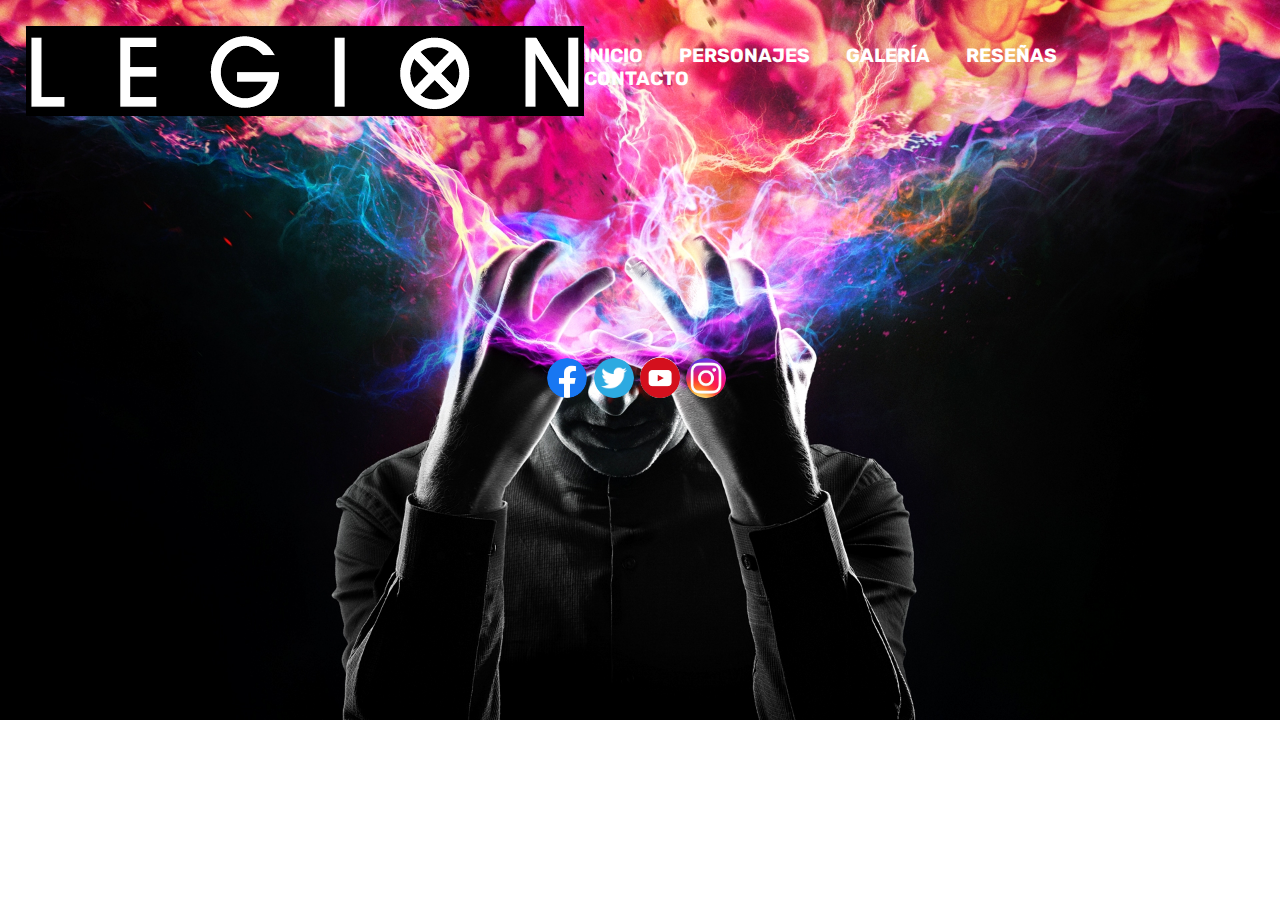
==== contacto.html @ bb172ef6 "Agregar Proyecto" ====
<!DOCTYPE html>
<html>
<head>
	<meta charset="utf-8">
	<meta name="viewport" content="width=device-width, initial-scale=1">
    <meta http-equiv="X-UA-Compatible" content="IE=edge">
    <link href="https://fonts.googleapis.com/css2?family=Rubik&display=swap" rel="stylesheet">
    <link rel="stylesheet" href="https://cdnjs.cloudflare.com/ajax/libs/font-awesome/4.7.0/css/font-awesome.min.css">
    <link rel="stylesheet" href="css/estilos.css">
    <link href="css/lightbox.css" rel="stylesheet" />
	<title>Proyecto: Legion</title>
</head>
<body>
	<header>
		<div>
            <img src="images/logo.png" alt="Logo Legion">
        </div>
        <a href="javascript:void(0);" class="icon" onclick="myFunction()"><i class="fa fa-bars"></i></a>
        <nav id="menu_bar" class="">
            <ul>
                <li><a href="index.html">Inicio</a></li>
                <li><a href="personajes.html">Personajes</a></li>
                <li><a href="galeria.html">Galería</a></li>
                <li><a href="resenas.html">Reseñas</a></li>
                <li><a href="contacto.html">Contacto</a></li>
            </ul>
        </nav>
    </header>
    <section>
        

            
        <article class="secundario">
            
        </article>

    </section>

    <footer>
        <img src="images/redes/facebook.png" alt="Facebook">
        <img src="images/redes/twitter.png" alt="Twitter">
        <img src="images/redes/youtube.png" alt="Youtube">
        <img src="images/redes/instagram.png" alt="Instagram">
    </footer>
  <script type="text/javascript">
        function myFunction() {
          var x = document.getElementById("menu_bar");
          if (x.className === "") {
            x.className += " responsive";
          } else {
            x.className = "";
          }
        }
    </script>
</body>
</html>
---- css/estilos.css ----
* {
	padding: 0px;
	margin: 0px;
	box-sizing: border-box;

}
body{
	background-image: url(../images/fondo_legion.jpg);
	background-size: cover;
	background-repeat: no-repeat;
	font-family: 'Rubik', sans-serif;
}
header{
	padding-top: 2%;
	padding-right: 7%;
	padding-bottom: 2%;
	padding-left: 2%;
	display: flex;
	justify-content: space-between;
}
nav ul{
	margin-top: 3%;
	padd: white;
}
nav ul li{
	display: inline-block;
}
nav ul li a{
	font-size: 1.2rem;
	padding-right: 2rem;
	text-transform: uppercase;

}
a{
	text-decoration: none;
	color: white;
	font-weight: 700;
}
.icon { display: none; }
section{
	max-width: 1300px;
	width: 90%;
	margin-left: auto;
	margin-right: auto;
}
.principal {
	width: 100%;
	height: 650px;
	background-color: #00362b;
	background-size: cover;
	background-repeat: no-repeat;
	display: flex;
	justify-content: center;
	align-items: center;
	color: #ffffff;

}
.principal div {
	margin: 5%;
}
.principal img{

	width: 20%;
	float: right ;
	margin: 5%;

}

.principal div h3{
	margin-top: 5%;
}


.secundario{
	margin-top: 5%;
	display: flex;
}
.secundario div{
	width: 33%;
	padding: 2%;
	text-align: center;
}
.secundario div a img{
	width: 100%;
	margin-bottom: 2rem;
}
h4{
	font-size: 1.5rem;
	text-transform: uppercase;
}
footer{
	display: flex;
	justify-content: center;
	align-items: center;
	height: 350px;
}
footer img{
	max-width: 2.5rem;
	width: 100%;
	height: auto;
	border-radius: 50%;
	margin-right: .5%;
}

@media (max-width: 480px) { 
header{
	align-items: center;
	justify-content: space-around;
	flex-wrap: wrap;
	background-color: #ffffff;
	position: sticky;
	top: 0;
	z-index: 1;
}
header div, header a {
	flex: 1 0 50%;
}
header nav {
	flex-basis: 100%;
}
.icon {
	display: block;
	padding-right: 0.6rem;
	text-align: right;
}
nav ul {
	display: none;
}
nav.responsive ul {
	display: block;
}
nav.responsive ul li {
	display: block;
	text-align: center;
	padding: 0.5rem;
}
nav.responsive ul li a {
	padding-right: 0;
}
section{
	max-width: 480px;
	width: 100%;
	margin-left: auto;
	margin-right: auto;
}
.principal{
	height: 250px;
	padding: 10%;
}
.secundario{
	margin-top: 1%;
	display: block;
}
.secundario div{
	width: 100%;
}
.secundario div a img{
	margin-bottom: 1rem;
}
h2{
	font-size: 1rem;
}
h3{
	font-size: 1rem;
}
h4{
	font-size: 1rem;
}
footer{
	height: 80px;
}
footer img{
	max-width: 1.5rem;
}
}
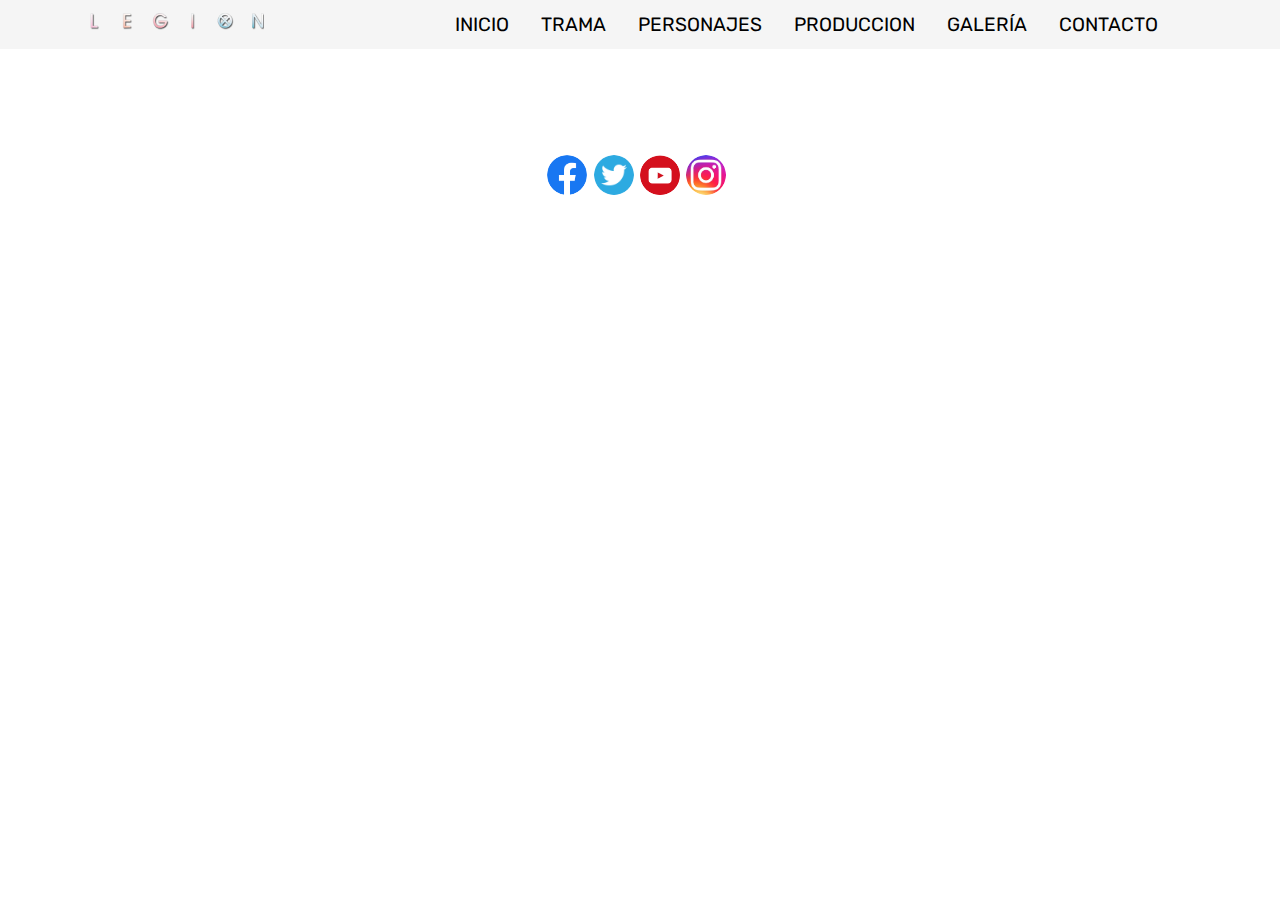
==== commit 6b148e92: "Add files via upload" ====
--- a/contacto.html
+++ b/contacto.html
@@ -1,56 +1,66 @@
-<!DOCTYPE html>
-<html>
-<head>
-	<meta charset="utf-8">
-	<meta name="viewport" content="width=device-width, initial-scale=1">
-    <meta http-equiv="X-UA-Compatible" content="IE=edge">
-    <link href="https://fonts.googleapis.com/css2?family=Rubik&display=swap" rel="stylesheet">
-    <link rel="stylesheet" href="https://cdnjs.cloudflare.com/ajax/libs/font-awesome/4.7.0/css/font-awesome.min.css">
-    <link rel="stylesheet" href="css/estilos.css">
-    <link href="css/lightbox.css" rel="stylesheet" />
-	<title>Proyecto: Legion</title>
-</head>
-<body>
-	<header>
-		<div>
-            <img src="images/logo.png" alt="Logo Legion">
-        </div>
-        <a href="javascript:void(0);" class="icon" onclick="myFunction()"><i class="fa fa-bars"></i></a>
-        <nav id="menu_bar" class="">
-            <ul>
-                <li><a href="index.html">Inicio</a></li>
-                <li><a href="personajes.html">Personajes</a></li>
-                <li><a href="galeria.html">Galería</a></li>
-                <li><a href="resenas.html">Reseñas</a></li>
-                <li><a href="contacto.html">Contacto</a></li>
-            </ul>
-        </nav>
-    </header>
-    <section>
-        
-
-            
-        <article class="secundario">
-            
-        </article>
-
-    </section>
-
-    <footer>
-        <img src="images/redes/facebook.png" alt="Facebook">
-        <img src="images/redes/twitter.png" alt="Twitter">
-        <img src="images/redes/youtube.png" alt="Youtube">
-        <img src="images/redes/instagram.png" alt="Instagram">
-    </footer>
-  <script type="text/javascript">
-        function myFunction() {
-          var x = document.getElementById("menu_bar");
-          if (x.className === "") {
-            x.className += " responsive";
-          } else {
-            x.className = "";
-          }
-        }
-    </script>
-</body>
-</html>
+<!DOCTYPE html>
+<html>
+<head>
+	<meta charset="utf-8">
+	<meta name="viewport" content="width=device-width, initial-scale=1">
+    <meta http-equiv="X-UA-Compatible" content="IE=edge">
+    <link href="https://fonts.googleapis.com/css2?family=Rubik&display=swap" rel="stylesheet">
+    <link rel="stylesheet" href="https://cdnjs.cloudflare.com/ajax/libs/font-awesome/4.7.0/css/font-awesome.min.css">
+    <link rel="stylesheet" href="css/estilos.css">
+    <link href="css/lightbox.css" rel="stylesheet" />
+	<title>Proyecto: Legion</title>
+</head>
+<body>
+    <header>
+        <a href="index.html">
+            <div>
+                <img src="images/logo.png" alt="Logo Legion">
+            </div>
+        </a>
+        <a href="javascript:void(0);" class="icon" onclick="myFunction()"><i class="fa fa-bars"></i></a>
+        <nav id="menu_bar" class="">
+            <ul id="menu">
+                <li class="menu"><a href="index.html">Inicio</a></li>
+                <li class="menu"><a href="trama.html">Trama</a></li>
+                <li class="menu">
+                    Personajes
+                    <ul id="submenu">
+                        <li><a href="davidhaller.html">-David</a></li>
+                        <li><a href="sydneybarrett.html">-Sydney</a></li>
+                        <li><a href="lennybusker.html">-Lenny</a></li>
+                        <li><a href="amahlfarouk.html">-Farouk</a></li>
+                        <li><a href="oliverbird.html">-Oliver</a></li>
+                        <li><a href="melaniebird.html">-Melanie</a></li>
+                        <li><a href="ptonomywallace.html">-Ptonomy</a></li>
+                        <li><a href="caryloudermilk.html">-Cary</a></li>
+                        <li><a href="kerryloudermilk.html">-Kerry</a></li>
+                    </ul>
+                </li>
+                <li class="menu"><a href="produccion.html">Produccion</a></li>
+                <li class="menu"><a href="galeria.html">Galería</a></li>
+                <li class="menu"><a href="contacto.html">Contacto</a></li>
+            </ul>
+        </nav>
+    </header>
+    <section>
+             
+    </section>
+    <footer>
+        <img src="images/redes/facebook.png" alt="Facebook">
+        <img src="images/redes/twitter.png" alt="Twitter">
+        <img src="images/redes/youtube.png" alt="Youtube">
+        <img src="images/redes/instagram.png" alt="Instagram">
+    </footer>
+  <script type="text/javascript">
+        function myFunction() {
+          var x = document.getElementById("menu_bar");
+          if (x.className === "") {
+            x.className += " responsive";
+          } else {
+            x.className = "";
+          }
+        }
+    </script>
+    
+</body>
+</html>--- a/css/estilos.css
+++ b/css/estilos.css
@@ -1,175 +1,390 @@
-* {
-	padding: 0px;
-	margin: 0px;
-	box-sizing: border-box;
-
-}
-body{
-	background-image: url(../images/fondo_legion.jpg);
-	background-size: cover;
-	background-repeat: no-repeat;
-	font-family: 'Rubik', sans-serif;
-}
-header{
-	padding-top: 2%;
-	padding-right: 7%;
-	padding-bottom: 2%;
-	padding-left: 2%;
-	display: flex;
-	justify-content: space-between;
-}
-nav ul{
-	margin-top: 3%;
-	padd: white;
-}
-nav ul li{
-	display: inline-block;
-}
-nav ul li a{
-	font-size: 1.2rem;
-	padding-right: 2rem;
-	text-transform: uppercase;
-
-}
-a{
-	text-decoration: none;
-	color: white;
-	font-weight: 700;
-}
-.icon { display: none; }
-section{
-	max-width: 1300px;
-	width: 90%;
-	margin-left: auto;
-	margin-right: auto;
-}
-.principal {
-	width: 100%;
-	height: 650px;
-	background-color: #00362b;
-	background-size: cover;
-	background-repeat: no-repeat;
-	display: flex;
-	justify-content: center;
-	align-items: center;
-	color: #ffffff;
-
-}
-.principal div {
-	margin: 5%;
-}
-.principal img{
-
-	width: 20%;
-	float: right ;
-	margin: 5%;
-
-}
-
-.principal div h3{
-	margin-top: 5%;
-}
-
-
-.secundario{
-	margin-top: 5%;
-	display: flex;
-}
-.secundario div{
-	width: 33%;
-	padding: 2%;
-	text-align: center;
-}
-.secundario div a img{
-	width: 100%;
-	margin-bottom: 2rem;
-}
-h4{
-	font-size: 1.5rem;
-	text-transform: uppercase;
-}
-footer{
-	display: flex;
-	justify-content: center;
-	align-items: center;
-	height: 350px;
-}
-footer img{
-	max-width: 2.5rem;
-	width: 100%;
-	height: auto;
-	border-radius: 50%;
-	margin-right: .5%;
-}
-
-@media (max-width: 480px) { 
-header{
-	align-items: center;
-	justify-content: space-around;
-	flex-wrap: wrap;
-	background-color: #ffffff;
-	position: sticky;
-	top: 0;
-	z-index: 1;
-}
-header div, header a {
-	flex: 1 0 50%;
-}
-header nav {
-	flex-basis: 100%;
-}
-.icon {
-	display: block;
-	padding-right: 0.6rem;
-	text-align: right;
-}
-nav ul {
-	display: none;
-}
-nav.responsive ul {
-	display: block;
-}
-nav.responsive ul li {
-	display: block;
-	text-align: center;
-	padding: 0.5rem;
-}
-nav.responsive ul li a {
-	padding-right: 0;
-}
-section{
-	max-width: 480px;
-	width: 100%;
-	margin-left: auto;
-	margin-right: auto;
-}
-.principal{
-	height: 250px;
-	padding: 10%;
-}
-.secundario{
-	margin-top: 1%;
-	display: block;
-}
-.secundario div{
-	width: 100%;
-}
-.secundario div a img{
-	margin-bottom: 1rem;
-}
-h2{
-	font-size: 1rem;
-}
-h3{
-	font-size: 1rem;
-}
-h4{
-	font-size: 1rem;
-}
-footer{
-	height: 80px;
-}
-footer img{
-	max-width: 1.5rem;
-}
+* {
+	padding: 0px;
+	margin: 0px;
+	box-sizing: border-box;
+}
+h1 {
+	font-size: 2.5em;
+	text-align:center;
+	padding-top: 20px;
+}
+h2 {font-size: 2.5em}
+h3 {
+	font-size: 2.5em;
+	text-align: center;
+}
+h4 {
+	font-size: 2em;
+	
+}
+
+body {
+	font-family: 'Rubik', sans-serif;
+}
+
+header {
+	padding-top: 1%;
+	padding-right: 7%;
+	padding-bottom: 1%;
+	padding-left: 7%;
+	display: flex;
+	justify-content: space-between;
+	background-color: rgb(245,245,245);
+	position: fixed;
+	width:100%;
+	z-index: 100;
+}
+
+header div{
+	padding-right: 15px; 
+}
+
+nav ul > li{
+	float: left;
+}
+
+nav ul li {
+	display: inline-block;
+}
+
+#submenu {
+	display: none;
+	
+}
+
+#submenu li{
+	padding-top: 3%;
+}
+
+li:hover > #submenu{
+	display: flex;
+	flex-direction: column;
+}
+
+.menu {
+	font-size: 1.2rem;
+	padding-right: 2rem;
+	text-transform: uppercase;
+}
+
+a {
+	text-decoration: none;
+	color: #000000;
+}
+
+header a:hover {
+	color: blueviolet;
+	text-decoration: underline;
+}
+
+header .menu:hover {
+	color: blueviolet;
+	text-decoration: underline;
+}
+
+.icon { display: none; }
+
+.principal {
+	
+	height: 90vh;
+	display: flex;
+	justify-content: center;
+	text-align: center;
+	align-items: center;
+	flex-direction: column;
+	background-image: linear-gradient( 
+		0deg, 
+		rgba(0,0,0,0.5), 
+		rgba(0,0,0,0.5) 
+	),
+		url(../images/fondoprincipal.jpg);
+	background-repeat: no-repeat;
+	background-size: cover;
+	background-position: center center;
+	color: white;
+	font-size: 3.5em;
+}
+
+.boton {
+	font-size: 1.25em;
+	font-weight: bold;
+	padding: 10px 30px;
+	border-radius: 5px;
+	border: 2px solid rgba(0,0,0,0.3);
+	box-shadow: 2px 2px 10px rgba(0,0,0,0.5);
+	color: white;
+	background-color: blueviolet;
+	margin: 15px;
+}
+
+.boton:hover {
+	background-color: rgb(101, 33, 165);
+}
+
+#davidinicio {
+	background-image: 
+		linear-gradient( 
+			0deg, 
+			rgba(0,0,0,0.5), 
+			rgba(0,0,0,0.5) 
+		), 
+		url(../images/davidfondo.jpg);
+}
+
+.container {
+	text-align: center;
+	padding: 100px 12px;
+	display: flex;
+	justify-content: space-evenly;
+	margin-top: 5%;
+}
+
+.img-container {
+	background-image: url(../images/poster_legion.png);
+	background-size: cover;
+	background-position: center center;
+	height: 600px;
+	width: 500px;
+	align-items: center;
+	padding-right: 15px;
+}
+
+.texto {
+	width: 50%;
+	max-width: 1000px;
+	min-width: 300px;
+	text-align: initial;
+	
+	display: flex;
+	flex-direction: column;
+	justify-content: center;
+	font-size: 1.5em;
+	align-items: center;
+	
+}
+
+#resumen .img-container {
+	background-image: 
+		url(../images/legiontrama.jpg);
+
+}
+
+#trama #impar .img-container {
+	background-image: 
+		url(../images/legiontrama2.jpg);
+}
+
+#david #impar .img-container {
+	background-image: 
+		url(../images/danstevens.jpg);
+}
+
+.secundario {
+	margin-top: 5%;
+	display: flex;
+	padding: 5%;
+	flex-direction: column;
+}
+
+.secundario div{
+	display: flex;
+}
+
+.secundario div a img{
+	height: 33vh;
+	margin-bottom: 1rem;
+	margin-right: 1rem;
+}
+.container2 {
+	display: flex;
+	flex-direction: column;
+	align-items: center;
+	margin-top: 5%;
+}
+
+#personajes {
+	background-color: rgb(30,30,30);
+}
+#personajes .texto{
+	color:white;
+}
+.personajes {
+	margin-top: 3%;
+	display: flex;
+}
+
+.personajes div a{
+	margin:1rem;
+	width: 28vh;
+	border-radius: 5px;
+    border: 2px solid rgba(0,0,0,0.3);
+    box-shadow: 2px 2px 10px rgba(0,0,0,0.5);
+    color: white;
+    background-color: rgba(64, 19, 255, 0.8);
+}
+
+.personajes div a:hover {
+	background-color: rgba(22, 1, 116, 0.8);
+}
+.personajes div a img {
+	width: 100%;
+}
+
+.personajes div {
+	padding: 2%;
+	display: flex;
+	flex-wrap: wrap;
+	justify-content:center;
+
+}
+
+#impar {
+	background-color: rgb(30,30,30);
+}
+
+#impar .texto {
+	color: white;
+}
+
+
+footer{
+	display: flex;
+	justify-content: center;
+	align-items: center;
+	height: 350px;
+}
+
+footer img{
+	max-width: 2.5rem;
+	width: 100%;
+	height: auto;
+	border-radius: 50%;
+	margin-right: .5%;
+}
+
+@media (max-width: 1050px){
+	header {
+		align-items: center;
+		justify-content: space-around;
+		flex-wrap: wrap;
+		background-color: #ffffff;
+		position: sticky;
+		top: 0;
+		z-index: 1;
+	}
+
+		header header a {
+			flex: 1 0 50%;
+		}
+
+		header nav {
+			flex-basis: 100%;
+		}
+
+	.icon {
+		display: block;
+		padding-right: 0.6rem;
+		text-align: right;
+	}
+
+	nav ul {
+		display: none;
+	}
+
+	nav.responsive #menu {
+		display: flex;
+		flex-direction: column;
+	}
+
+	nav.responsive ul li {
+		display: block;
+		text-align: center;
+		padding: 0.5rem;
+	}
+
+		nav.responsive ul li a {
+			padding-right: 0;
+		}
+	.img-container {
+		background-image: none;
+		height: 0px;
+		width: 0px;
+	}
+
+	.texto {
+		width: 100%;
+		text-align: center;
+		padding-left: 0px;
+		display: flex;
+		flex-direction: column;
+		justify-content: center;
+	}
+
+	h3{
+		font-size: 1.5em;
+	}
+	#trama .texto{
+		font-size: 1.33em;
+	}
+}
+@media (max-width: 480px) {
+	
+	section {
+		max-width: 480px;
+		width: 100%;
+		margin-left: auto;
+		margin-right: auto;
+	}
+
+	.principal {
+		height: 250px;
+		padding: 10%;
+		font-size: 2em;
+	}
+
+	.principal div img{
+		display: none;
+	}
+
+
+
+	.secundario {
+		margin-top: 1%;
+		display: block;
+		padding:0;
+		padding-top:2%;
+	}
+
+		.secundario div {
+			width: 100%;
+			text-align: center;
+		}
+
+			.secundario div a img {
+				width: 15vh;
+				height: 15vh;
+				margin: 0.3rem;
+			}
+	
+
+		.personajes div {
+			justify-content:center;
+			width: 100%;
+		}
+
+			.personajes div a {
+				width: 15vh;			
+			}
+			h4{
+				font-size: 1rem;
+			}
+
+	footer {
+		height: 80px;
+	}
+
+		footer img {
+			max-width: 1.5rem;
+		}
+	
 }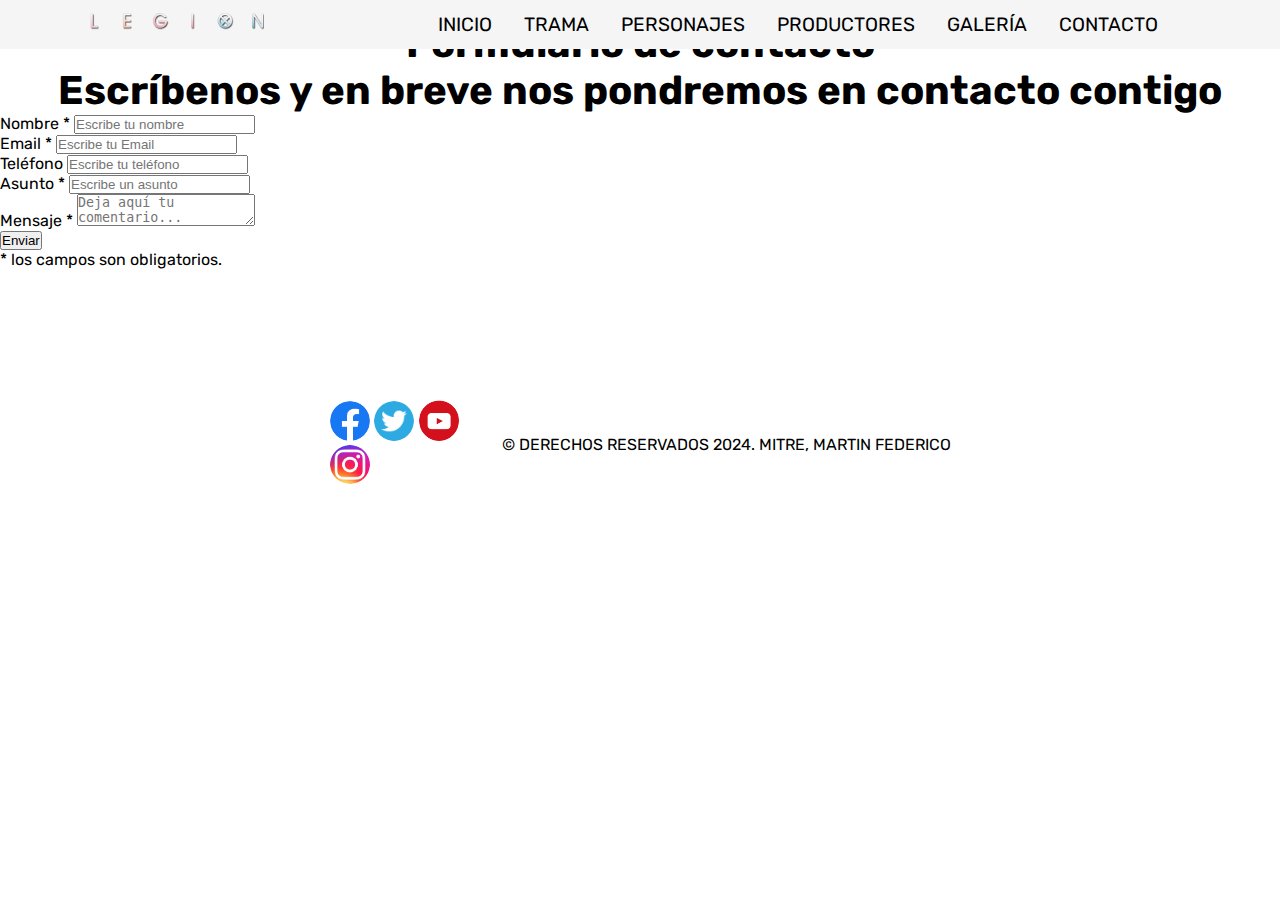
==== commit 2dbc5b9a: "Add files via upload" ====
--- a/contacto.html
+++ b/contacto.html
@@ -1,16 +1,16 @@
 <!DOCTYPE html>
-<html>
+<html lang="es">
 <head>
-	<meta charset="utf-8">
-	<meta name="viewport" content="width=device-width, initial-scale=1">
+    <meta charset="utf-8">
+    <meta name="viewport" content="width=device-width, initial-scale=1">
     <meta http-equiv="X-UA-Compatible" content="IE=edge">
     <link href="https://fonts.googleapis.com/css2?family=Rubik&display=swap" rel="stylesheet">
     <link rel="stylesheet" href="https://cdnjs.cloudflare.com/ajax/libs/font-awesome/4.7.0/css/font-awesome.min.css">
     <link rel="stylesheet" href="css/estilos.css">
     <link href="css/lightbox.css" rel="stylesheet" />
-	<title>Proyecto: Legion</title>
+    <title>Proyecto: Legion</title>
 </head>
-<body>
+<body id="form">
     <header>
         <a href="index.html">
             <div>
@@ -22,7 +22,7 @@
             <ul id="menu">
                 <li class="menu"><a href="index.html">Inicio</a></li>
                 <li class="menu"><a href="trama.html">Trama</a></li>
-                <li class="menu">
+                <li class="menu" style="">
                     Personajes
                     <ul id="submenu">
                         <li><a href="davidhaller.html">-David</a></li>
@@ -36,31 +36,99 @@
                         <li><a href="kerryloudermilk.html">-Kerry</a></li>
                     </ul>
                 </li>
-                <li class="menu"><a href="produccion.html">Produccion</a></li>
+                <li class="menu"><a href="productores.html">Productores</a></li>
                 <li class="menu"><a href="galeria.html">Galería</a></li>
-                <li class="menu"><a href="contacto.html">Contacto</a></li>
+                <li class="menu"><a class="activo" href="contacto.html">Contacto</a></li>
             </ul>
         </nav>
     </header>
-    <section>
-             
+    <section class="contact_form">
+        
+
+            <div class="formulario">
+                <h1>Formulario de contacto</h1>
+                <h3>Escríbenos y en breve nos pondremos en contacto contigo</h3>
+
+
+                <form action="submeter-formulario.php" method="post">
+
+
+                    <p>
+                        <label for="nombre" class="colocar_nombre">
+                            Nombre
+                            <span class="obligatorio">*</span>
+                        </label>
+                        <input type="text" name="introducir_nombre" id="nombre" placeholder="Escribe tu nombre">
+                    </p>
+
+                    <p>
+                        <label for="email" class="colocar_email">
+                            Email
+                            <span class="obligatorio">*</span>
+                        </label>
+                        <input type="email" name="introducir_email" id="email" placeholder="Escribe tu Email">
+                    </p>
+
+                    <p>
+                        <label for="telefone" class="colocar_telefono">
+                            Teléfono
+                        </label>
+                        <input type="tel" name="introducir_telefono" id="telefono" placeholder="Escribe tu teléfono">
+                    </p>
+
+                   
+
+                    <p>
+                        <label for="asunto" class="colocar_asunto">
+                            Asunto
+                            <span class="obligatorio">*</span>
+                        </label>
+                        <input type="text" name="introducir_asunto" id="assunto" placeholder="Escribe un asunto">
+                    </p>
+
+                    <p>
+                        <label for="mensaje" class="colocar_mensaje">
+                            Mensaje
+                            <span class="obligatorio">*</span>
+                        </label>
+                        <textarea name="introducir_mensaje" class="texto_mensaje" id="mensaje" placeholder="Deja aquí tu comentario..."></textarea>
+                    </p>
+
+                    <button type="submit" name="enviar_formulario" id="enviar"><p>Enviar</p></button>
+
+                    <p class="aviso">
+                        <span class="obligatorio"> * </span>los campos son obligatorios.
+                    </p>
+
+                </form>
+            </div>
+      
+
+
+
+
     </section>
-    <footer>
+<footer>
+    <div>
         <img src="images/redes/facebook.png" alt="Facebook">
         <img src="images/redes/twitter.png" alt="Twitter">
         <img src="images/redes/youtube.png" alt="Youtube">
         <img src="images/redes/instagram.png" alt="Instagram">
-    </footer>
-  <script type="text/javascript">
-        function myFunction() {
-          var x = document.getElementById("menu_bar");
-          if (x.className === "") {
+    </div>
+    <div class="derechos">
+        <p>&copy; DERECHOS RESERVADOS 2024. MITRE, MARTIN FEDERICO</p>
+    </div>
+</footer>
+<script type="text/javascript">
+    function myFunction() {
+        var x = document.getElementById("menu_bar");
+        if (x.className === "") {
             x.className += " responsive";
-          } else {
+        } else {
             x.className = "";
-          }
         }
-    </script>
-    
+    }
+</script>
+
 </body>
 </html>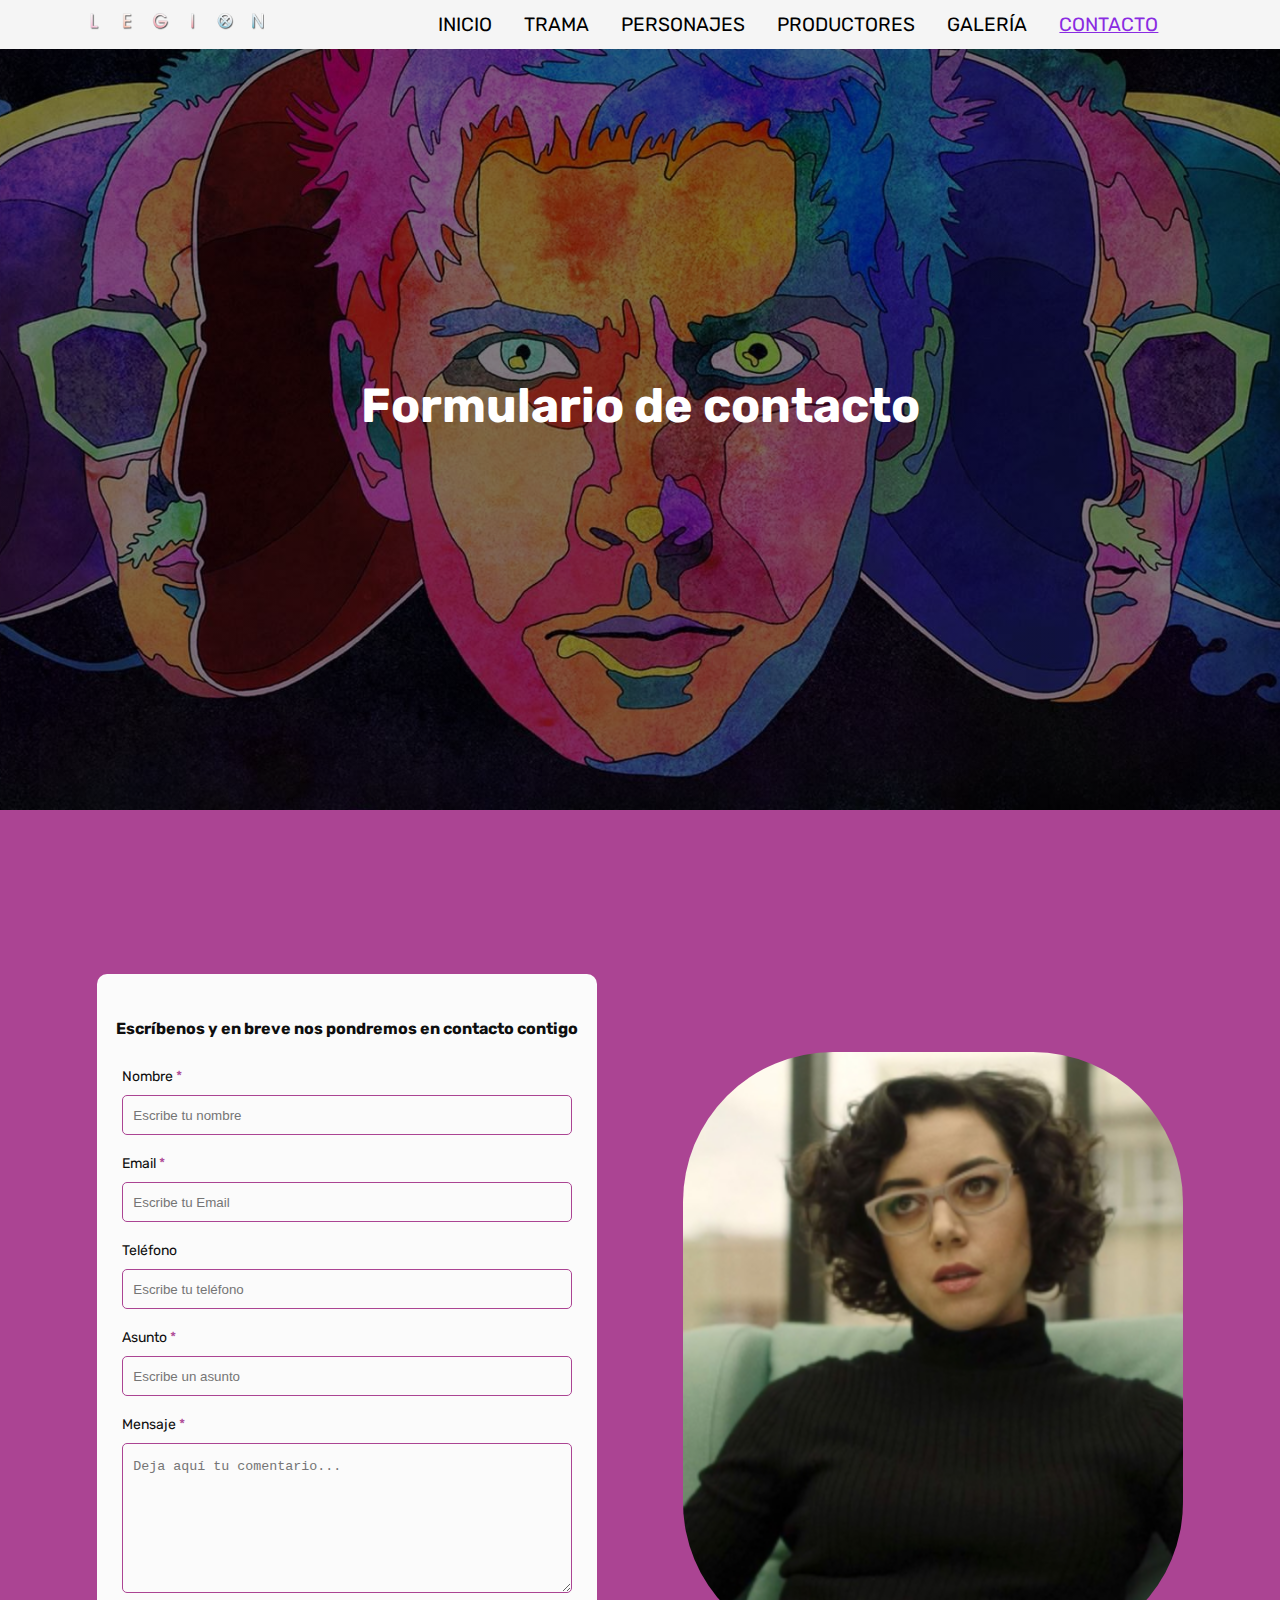
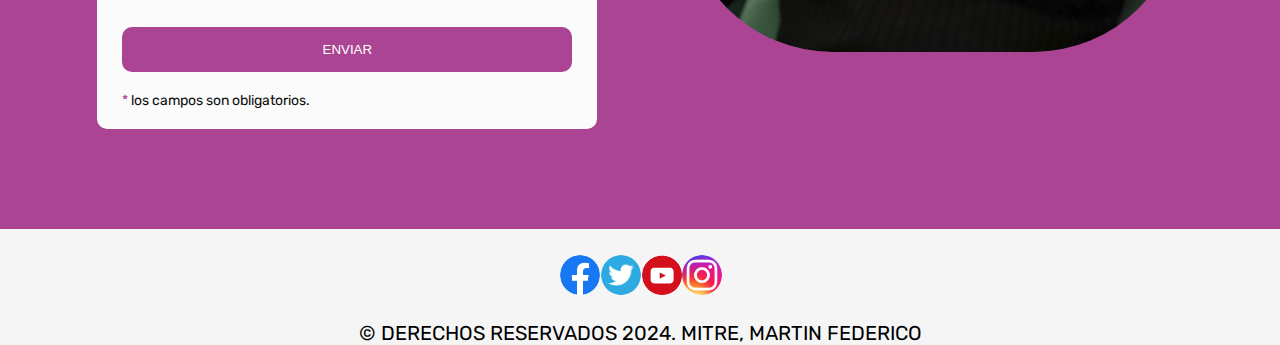
==== commit 70bb79b7: "imagenes y varios" ====
--- a/contacto.html
+++ b/contacto.html
@@ -42,23 +42,22 @@
             </ul>
         </nav>
     </header>
-    <section class="contact_form">
-        
-
+    <section id="form">
+        <article class="principal">
+            <div>
+                <h1>Formulario de contacto</h1>
+            </div>
+        </article>
+        <article class="container">
             <div class="formulario">
-                <h1>Formulario de contacto</h1>
-                <h3>Escríbenos y en breve nos pondremos en contacto contigo</h3>
-
-
-                <form action="submeter-formulario.php" method="post">
-
-
+                <h2>Escríbenos y en breve nos pondremos en contacto contigo</h2>
+                <form action="#" method="get">
                     <p>
                         <label for="nombre" class="colocar_nombre">
                             Nombre
                             <span class="obligatorio">*</span>
                         </label>
-                        <input type="text" name="introducir_nombre" id="nombre" placeholder="Escribe tu nombre">
+                        <input type="text" name="introducir_nombre" id="nombre" placeholder="Escribe tu nombre" required>
                     </p>
 
                     <p>
@@ -66,47 +65,36 @@
                             Email
                             <span class="obligatorio">*</span>
                         </label>
-                        <input type="email" name="introducir_email" id="email" placeholder="Escribe tu Email">
+                        <input type="email" name="introducir_email" id="email" placeholder="Escribe tu Email" required>
                     </p>
-
                     <p>
-                        <label for="telefone" class="colocar_telefono">
+                        <label for="telefono" class="colocar_telefono">
                             Teléfono
                         </label>
-                        <input type="tel" name="introducir_telefono" id="telefono" placeholder="Escribe tu teléfono">
+                        <input type="tel" name="introducir_telefono" id="telefono" placeholder="Escribe tu teléfono" >
                     </p>
-
-                   
-
                     <p>
                         <label for="asunto" class="colocar_asunto">
                             Asunto
                             <span class="obligatorio">*</span>
                         </label>
-                        <input type="text" name="introducir_asunto" id="assunto" placeholder="Escribe un asunto">
+                        <input type="text" name="introducir_asunto" id="assunto" placeholder="Escribe un asunto" required>
                     </p>
-
                     <p>
                         <label for="mensaje" class="colocar_mensaje">
                             Mensaje
                             <span class="obligatorio">*</span>
                         </label>
-                        <textarea name="introducir_mensaje" class="texto_mensaje" id="mensaje" placeholder="Deja aquí tu comentario..."></textarea>
+                        <textarea name="introducir_mensaje" class="texto_mensaje" id="mensaje" placeholder="Deja aquí tu comentario..." required ></textarea>
                     </p>
-
-                    <button type="submit" name="enviar_formulario" id="enviar"><p>Enviar</p></button>
-
+                    <button>Enviar</button>
                     <p class="aviso">
                         <span class="obligatorio"> * </span>los campos son obligatorios.
                     </p>
-
                 </form>
             </div>
-      
-
-
-
-
+            <div class="img-container"></div>
+        </article>
     </section>
 <footer>
     <div>
--- a/css/estilos.css
+++ b/css/estilos.css
@@ -1,390 +1,542 @@
-* {
-	padding: 0px;
-	margin: 0px;
-	box-sizing: border-box;
-}
-h1 {
-	font-size: 2.5em;
-	text-align:center;
-	padding-top: 20px;
-}
-h2 {font-size: 2.5em}
-h3 {
-	font-size: 2.5em;
-	text-align: center;
-}
-h4 {
-	font-size: 2em;
-	
-}
-
-body {
-	font-family: 'Rubik', sans-serif;
-}
-
-header {
-	padding-top: 1%;
-	padding-right: 7%;
-	padding-bottom: 1%;
-	padding-left: 7%;
-	display: flex;
-	justify-content: space-between;
-	background-color: rgb(245,245,245);
-	position: fixed;
-	width:100%;
-	z-index: 100;
-}
-
-header div{
-	padding-right: 15px; 
-}
-
-nav ul > li{
-	float: left;
-}
-
-nav ul li {
-	display: inline-block;
-}
-
-#submenu {
-	display: none;
-	
-}
-
-#submenu li{
-	padding-top: 3%;
-}
-
-li:hover > #submenu{
-	display: flex;
-	flex-direction: column;
-}
-
-.menu {
-	font-size: 1.2rem;
-	padding-right: 2rem;
-	text-transform: uppercase;
-}
-
-a {
-	text-decoration: none;
-	color: #000000;
-}
-
-header a:hover {
-	color: blueviolet;
-	text-decoration: underline;
-}
-
-header .menu:hover {
-	color: blueviolet;
-	text-decoration: underline;
-}
-
-.icon { display: none; }
-
-.principal {
-	
-	height: 90vh;
-	display: flex;
-	justify-content: center;
-	text-align: center;
-	align-items: center;
-	flex-direction: column;
-	background-image: linear-gradient( 
-		0deg, 
-		rgba(0,0,0,0.5), 
-		rgba(0,0,0,0.5) 
-	),
-		url(../images/fondoprincipal.jpg);
-	background-repeat: no-repeat;
-	background-size: cover;
-	background-position: center center;
-	color: white;
-	font-size: 3.5em;
-}
-
-.boton {
-	font-size: 1.25em;
-	font-weight: bold;
-	padding: 10px 30px;
-	border-radius: 5px;
-	border: 2px solid rgba(0,0,0,0.3);
-	box-shadow: 2px 2px 10px rgba(0,0,0,0.5);
-	color: white;
-	background-color: blueviolet;
-	margin: 15px;
-}
-
-.boton:hover {
-	background-color: rgb(101, 33, 165);
-}
-
-#davidinicio {
-	background-image: 
-		linear-gradient( 
-			0deg, 
-			rgba(0,0,0,0.5), 
-			rgba(0,0,0,0.5) 
-		), 
-		url(../images/davidfondo.jpg);
-}
-
-.container {
-	text-align: center;
-	padding: 100px 12px;
-	display: flex;
-	justify-content: space-evenly;
-	margin-top: 5%;
-}
-
-.img-container {
-	background-image: url(../images/poster_legion.png);
-	background-size: cover;
-	background-position: center center;
-	height: 600px;
-	width: 500px;
-	align-items: center;
-	padding-right: 15px;
-}
-
-.texto {
-	width: 50%;
-	max-width: 1000px;
-	min-width: 300px;
-	text-align: initial;
-	
-	display: flex;
-	flex-direction: column;
-	justify-content: center;
-	font-size: 1.5em;
-	align-items: center;
-	
-}
-
-#resumen .img-container {
-	background-image: 
-		url(../images/legiontrama.jpg);
-
-}
-
-#trama #impar .img-container {
-	background-image: 
-		url(../images/legiontrama2.jpg);
-}
-
-#david #impar .img-container {
-	background-image: 
-		url(../images/danstevens.jpg);
-}
-
-.secundario {
-	margin-top: 5%;
-	display: flex;
-	padding: 5%;
-	flex-direction: column;
-}
-
-.secundario div{
-	display: flex;
-}
-
-.secundario div a img{
-	height: 33vh;
-	margin-bottom: 1rem;
-	margin-right: 1rem;
-}
-.container2 {
-	display: flex;
-	flex-direction: column;
-	align-items: center;
-	margin-top: 5%;
-}
-
-#personajes {
-	background-color: rgb(30,30,30);
-}
-#personajes .texto{
-	color:white;
-}
-.personajes {
-	margin-top: 3%;
-	display: flex;
-}
-
-.personajes div a{
-	margin:1rem;
-	width: 28vh;
-	border-radius: 5px;
-    border: 2px solid rgba(0,0,0,0.3);
-    box-shadow: 2px 2px 10px rgba(0,0,0,0.5);
-    color: white;
-    background-color: rgba(64, 19, 255, 0.8);
-}
-
-.personajes div a:hover {
-	background-color: rgba(22, 1, 116, 0.8);
-}
-.personajes div a img {
-	width: 100%;
-}
-
-.personajes div {
-	padding: 2%;
-	display: flex;
-	flex-wrap: wrap;
-	justify-content:center;
-
-}
-
-#impar {
-	background-color: rgb(30,30,30);
-}
-
-#impar .texto {
-	color: white;
-}
-
-
-footer{
-	display: flex;
-	justify-content: center;
-	align-items: center;
-	height: 350px;
-}
-
-footer img{
-	max-width: 2.5rem;
-	width: 100%;
-	height: auto;
-	border-radius: 50%;
-	margin-right: .5%;
-}
-
-@media (max-width: 1050px){
-	header {
-		align-items: center;
-		justify-content: space-around;
-		flex-wrap: wrap;
-		background-color: #ffffff;
-		position: sticky;
-		top: 0;
-		z-index: 1;
-	}
-
-		header header a {
-			flex: 1 0 50%;
-		}
-
-		header nav {
-			flex-basis: 100%;
-		}
-
-	.icon {
-		display: block;
-		padding-right: 0.6rem;
-		text-align: right;
-	}
-
-	nav ul {
-		display: none;
-	}
-
-	nav.responsive #menu {
-		display: flex;
-		flex-direction: column;
-	}
-
-	nav.responsive ul li {
-		display: block;
-		text-align: center;
-		padding: 0.5rem;
-	}
-
-		nav.responsive ul li a {
-			padding-right: 0;
-		}
-	.img-container {
-		background-image: none;
-		height: 0px;
-		width: 0px;
-	}
-
-	.texto {
-		width: 100%;
-		text-align: center;
-		padding-left: 0px;
-		display: flex;
-		flex-direction: column;
-		justify-content: center;
-	}
-
-	h3{
-		font-size: 1.5em;
-	}
-	#trama .texto{
-		font-size: 1.33em;
-	}
-}
-@media (max-width: 480px) {
-	
-	section {
-		max-width: 480px;
-		width: 100%;
-		margin-left: auto;
-		margin-right: auto;
-	}
-
-	.principal {
-		height: 250px;
-		padding: 10%;
-		font-size: 2em;
-	}
-
-	.principal div img{
-		display: none;
-	}
-
-
-
-	.secundario {
-		margin-top: 1%;
-		display: block;
-		padding:0;
-		padding-top:2%;
-	}
-
-		.secundario div {
-			width: 100%;
-			text-align: center;
-		}
-
-			.secundario div a img {
-				width: 15vh;
-				height: 15vh;
-				margin: 0.3rem;
-			}
-	
-
-		.personajes div {
-			justify-content:center;
-			width: 100%;
-		}
-
-			.personajes div a {
-				width: 15vh;			
-			}
-			h4{
-				font-size: 1rem;
-			}
-
-	footer {
-		height: 80px;
-	}
-
-		footer img {
-			max-width: 1.5rem;
-		}
-	
+* {
+	padding: 0px;
+	margin: 0px;
+	box-sizing: border-box;
+}
+p {
+	font-size: 1.25em;
+	
+}
+h1 {
+	font-size: 3em;
+	text-align:center;
+	padding: 20px;
+}
+h2 {
+	font-size: 2.5em;
+	padding: 15px;
+}
+h3 {
+	font-size: 2.5em;
+	text-align: center;
+	padding: 15px;
+}
+h4 {
+	font-size: 2em;
+	padding: 15px;
+}
+
+body {
+	font-family: 'Rubik', sans-serif;
+}
+
+#form {
+	background-color: #ab4493;
+}
+
+form{
+	width: 90%;
+}
+
+.formulario {
+	width: 500px;
+	height: auto;
+	border-radius: 10px;
+	padding-top: 30px;
+	padding-bottom: 20px;
+	background-color: #fbfbfb;
+	display: flex;
+	align-items: center;
+	flex-direction: column;
+}
+
+input {
+	background-color: #fbfbfb;
+	width: 100%;
+	height: 40px;
+	border-radius: 5px;
+	border-style: solid;
+	border-width: 1px;
+	border-color: #ab4493;
+	margin-top: 10px;
+	padding-left: 10px;
+	margin-bottom: 20px;
+}
+
+	input:invalid textarea:invalid {
+		border: 2px dashed red;
+	}
+	
+	input:valid textarea:valid{
+		border: 2px solid black;
+	}
+
+
+textarea {
+	background-color: #fbfbfb;
+	width: 100%;
+	height: 150px;
+	border-radius: 5px;
+	border-style: solid;
+	border-width: 1px;
+	border-color: #ab4493;
+	margin-top: 10px;
+	padding-left: 10px;
+	margin-bottom: 20px;
+	padding-top: 15px;
+}
+
+
+label {
+	display: block;
+}
+
+
+button {
+	height: 45px;
+	padding-left: 5px;
+	padding-right: 5px;
+	margin-bottom: 20px;
+	margin-top: 10px;
+	text-transform: uppercase;
+	background-color: #ab4493;
+	border-color: #ab4493;
+	border-style: solid;
+	border-radius: 10px;
+	width: 100%;
+	cursor: pointer;
+	transition: all .3s;
+	color: white;
+}
+
+#form span {
+	color: #ab4493;
+}
+
+.aviso {
+	font-size: 13px;
+	color: #0e0e0e;
+}
+
+
+.formulario h1 {
+	text-align: center;
+	color: #ab4493;
+}
+
+
+.formulario h2 {
+	font-size: 16px;
+	padding-bottom: 30px;
+	color: #0e0e0e;
+}
+
+
+.formulario p {
+	font-size: 14px;
+	color: #0e0e0e;
+}
+
+.formulario input:focus {
+	outline: 0;
+	border: 1px solid #97d848;
+}
+
+
+.formulario textarea:focus {
+	outline: 0;
+	border: 1px solid #97d848;
+}
+
+#form .container .img-container {
+	background-image: url(../images/contactos_ima.jpg);
+	border-radius: 150px;
+
+}
+
+header {
+	padding-top: 1%;
+	padding-right: 7%;
+	padding-bottom: 1%;
+	padding-left: 7%;
+	display: flex;
+	justify-content: space-between;
+	background-color: rgb(245,245,245);
+	position: fixed;
+	width:100%;
+	z-index: 100;
+}
+
+header div{
+	padding-right: 15px; 
+}
+
+nav ul > li{
+	float: left;
+}
+
+nav ul li {
+	display: inline-block;
+}
+
+#submenu {
+	display: none;
+	
+}
+
+#submenu li{
+	padding-top: 3%;
+}
+
+li:hover > #submenu{
+	display: flex;
+	flex-direction: column;
+}
+
+.menu {
+	font-size: 1.2rem;
+	padding-right: 2rem;
+	text-transform: uppercase;
+}
+
+a {
+	text-decoration: none;
+	color: #000000;
+}
+
+header a:hover, .activo, #activo {
+	color: blueviolet;
+	text-decoration: underline;
+}
+
+
+
+header .menu:hover {
+	color: blueviolet;
+	text-decoration: underline;
+}
+
+.icon { display: none; }
+
+.principal {
+	
+	height: 90vh;
+	display: flex;
+	justify-content: center;
+	text-align: center;
+	align-items: center;
+	flex-direction: column;
+	background-image: linear-gradient( 
+		0deg, 
+		rgba(0,0,0,0.5), 
+		rgba(0,0,0,0.5) 
+	),
+		url(../images/fondoprincipal.jpg);
+	background-repeat: no-repeat;
+	background-size: cover;
+	background-position: center center;
+	color: white;
+	
+}
+
+.boton {
+	font-size: 1.25em;
+	font-weight: bold;
+	padding: 10px 30px;
+	border-radius: 5px;
+	border: 2px solid rgba(0,0,0,0.3);
+	box-shadow: 2px 2px 10px rgba(0,0,0,0.5);
+	color: white;
+	background-color: blueviolet;
+	margin: 15px;
+}
+
+.boton:hover {
+	background-color: rgb(101, 33, 165);
+}
+
+#david {
+	background-image: 
+		linear-gradient( 
+			0deg, 
+			rgba(0,0,0,0.5), 
+			rgba(0,0,0,0.5) 
+		), 
+		url(../images/davidfondo.jpg);
+}
+#lenny {
+	background-image: linear-gradient( 0deg, rgba(0,0,0,0.5), rgba(0,0,0,0.5) ), url(../images/lennyfondo.jpg);
+}
+#syd {
+	background-image: linear-gradient( 0deg, rgba(0,0,0,0.5), rgba(0,0,0,0.5) ), url(../images/sydfondo.jpg);
+}
+.container {
+	padding: 100px 12px;
+	display: flex;
+	justify-content: space-evenly;
+	margin-top: 5%;
+	align-items:center;
+}
+
+.container3 .container {
+	padding-bottom:0px;
+}
+
+.img-container {
+	background-image: url(../images/poster_legion.png);
+	background-size: cover;
+	background-position: center center;
+	height: 600px;
+	width: 500px;
+	align-items: center;
+	padding-right: 15px;
+}
+
+.texto {
+	max-width: 1000px;
+	min-width: 300px;
+	text-align: initial;
+	display: flex;
+	flex-direction: column;
+	align-items: center;
+	padding-right: 20px;
+}
+
+#trama {
+	background-image: 
+		url(../images/legiontrama.jpg);
+
+}
+
+#trama2  {
+	background-image: 
+		url(../images/legiontrama2.jpg);
+}
+
+#noah {
+	background-image: url(../images/noah.jpg);
+}
+#john {
+	background-image: url(../images/john.jpg);
+}
+#lauren {
+	background-image: url(../images/lauren.jpg);
+}
+#simon {
+	background-image: url(../images/simon.jpg);
+}
+#jeph {
+	background-image: url(../images/jeph.jpg);
+}
+
+#dan {
+	background-image: 
+		url(../images/danstevens.jpg);
+}
+#aubrey {
+	background-image: url(../images/aubreyplaza.jpg);
+}
+
+#rachel {
+	background-image: url(../images/rachelkeller.jpg);
+}
+
+.container2 {
+	display: flex;
+	flex-direction: column;
+	align-items: center;
+	margin-top: 5%;
+	padding-bottom: 200px;
+}
+
+.personajes {
+	margin-top: 3%;
+	display: flex;
+	justify-content:center;
+}
+
+.personajes div a{
+	margin:1rem;
+	width: 20%;
+	border-radius: 5px;
+    border: 2px solid rgba(0,0,0,0.3);
+    box-shadow: 2px 2px 10px rgba(0,0,0,0.5);
+    color: white;
+    background-color: rgba(64, 19, 255, 0.8);
+}
+
+.personajes div a:hover {
+	background-color: rgba(22, 1, 116, 0.8);
+}
+.personajes div a img {
+	width: 100%;
+}
+
+.personajes div {
+	padding: 2%;
+	display: flex;
+	flex-wrap: wrap;
+	justify-content:center;
+	margin-right: 50px;
+	margin-left: 50px;
+}
+
+#impar {
+	background-color: rgb(30,30,30);
+	color: white;
+}
+
+
+.container3 {
+	display: flex;
+	flex-direction: column;
+	align-items: center;
+	
+}
+
+.container3 .container2{
+	margin-top:0px;
+}
+
+.texto2 {
+	max-width: 1524px;
+	text-align: initial;
+	display: flex;
+	flex-direction: column;
+	align-items: center;
+}
+
+footer {
+	display: flex;
+	justify-content: center;
+	align-items: center;
+	flex-direction: column;
+	background-color: rgb(245,245,245)
+}
+
+footer img{
+	max-width: 2.5rem;
+	width: 100%;
+	height: auto;
+	border-radius: 50%;
+	margin-right: .5%;
+}
+
+footer div{
+	display:flex;
+	margin-top: 2%;
+}
+
+@media (max-width: 480px) {
+
+	header {
+		align-items: center;
+		justify-content: space-around;
+		flex-wrap: wrap;
+		background-color: #ffffff;
+		position: sticky;
+		top: 0;
+		z-index: 1;
+	}
+
+		header header a {
+			flex: 1 0 50%;
+		}
+
+		header nav {
+			flex-basis: 100%;
+		}
+
+	.icon {
+		display: block;
+		padding-right: 0.6rem;
+		text-align: right;
+	}
+
+	nav ul {
+		display: none;
+	}
+
+	nav.responsive #menu {
+		display: flex;
+		flex-direction: column;
+	}
+
+	nav.responsive ul li {
+		display: block;
+		text-align: center;
+		padding: 0.5rem;
+	}
+
+		nav.responsive ul li a {
+			padding-right: 0;
+		}
+
+	.img-container {
+		background-image: none;
+		height: 0px;
+		width: 0px;
+	}
+	.texto {
+		width: 100%;
+		padding-left: 0px;
+		display: flex;
+		flex-direction: column;
+		justify-content: center;
+	}
+
+	h3 {
+		font-size: 1.5em;
+	}
+
+	.container .container2 {
+		display: none;
+	}
+
+	section {
+		max-width: 480px;
+		width: 100%;
+		margin-left: auto;
+		margin-right: auto;
+	}
+
+	.principal {
+		height: 250px;
+		padding: 10%;
+		font-size: 2em;
+	}
+
+	.principal div img{
+		display: none;
+	}
+		.principal h1 {
+			font-size: 1em;
+		}
+	
+
+		.personajes div {
+			width: 100%;
+
+		}
+
+			.personajes div a {
+				width: 25vh;
+				
+			}
+			h4{
+				font-size: 1rem;
+			}
+
+	.formulario {
+		width: 95%;
+	}
+	
+	footer {
+		height: 80px;
+	}
+
+		footer img {
+			max-width: 1.5rem;
+		}
+	
 }